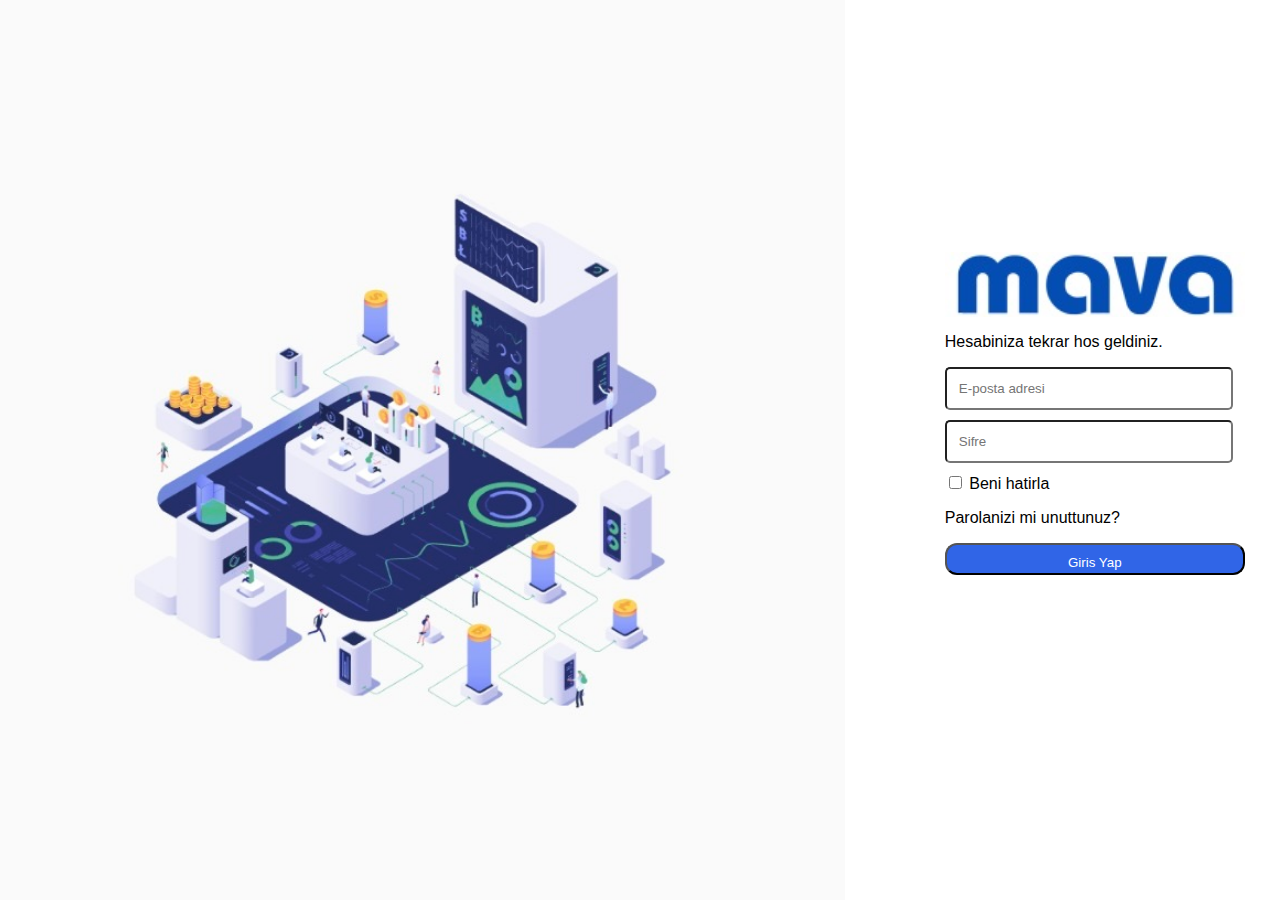
==== index.html @ 61442a3b "initial commit" ====
<!DOCTYPE html>
<html>
<head>   
    <title>mava</title>
    <style>
        body {
            background-color: #ffffff;
            margin: 0;
            padding: 0;
            font-family: Arial, sans-serif;
            display: flex; 
            min-height: 100vh; 
        }
        #forgetPass:hover {
            color:#8b8b8d;

        }
        button {
            background-color: #3065e7;
            border-radius: 12px;
            height:32px;
            padding: 10px;
            color: white;

        }
        input[type="text"] {
            border-radius: 5px;
            padding: 12px;
            width: 260px;
        }
        form {
            width: 300px; 
            margin-top: 232px;
            margin-bottom: 232px;
            margin-left: 80px;
            display: flex;
            flex-direction: column;
        }

        form input[type="text"],
        form input[type="button"] {
            margin-bottom: 10px;
        }
    </style>    
</head> 
<body>
    <img src="img/mava.jpeg" alt="mavaFoto" style="width: 66%; height: 100vh; object-fit: cover;">
    <div style="display: flex; justify-content: space-between; max-width: 1200px; margin: 0 auto; padding: 20px; flex: 1;">
        <form>
            <img src="img/logo.jpeg" alt="mavaText">
            <p>Hesabiniza tekrar hos geldiniz.</p>
            <input type="text" name="E-posta adresi" placeholder="E-posta adresi">
            <input type="text" name="Şifre" placeholder="Sifre">
            <label>     
                 <input type="checkbox" 
                 name="Beni hatirla" placeholder="Beni Hatırla"> Beni hatirla
            </label>
            <p id="forgetPass">Parolanizi mi unuttunuz?</p>
            <button type="button">Giris Yap</button>
        </form>
    </div>
</body>
</html>
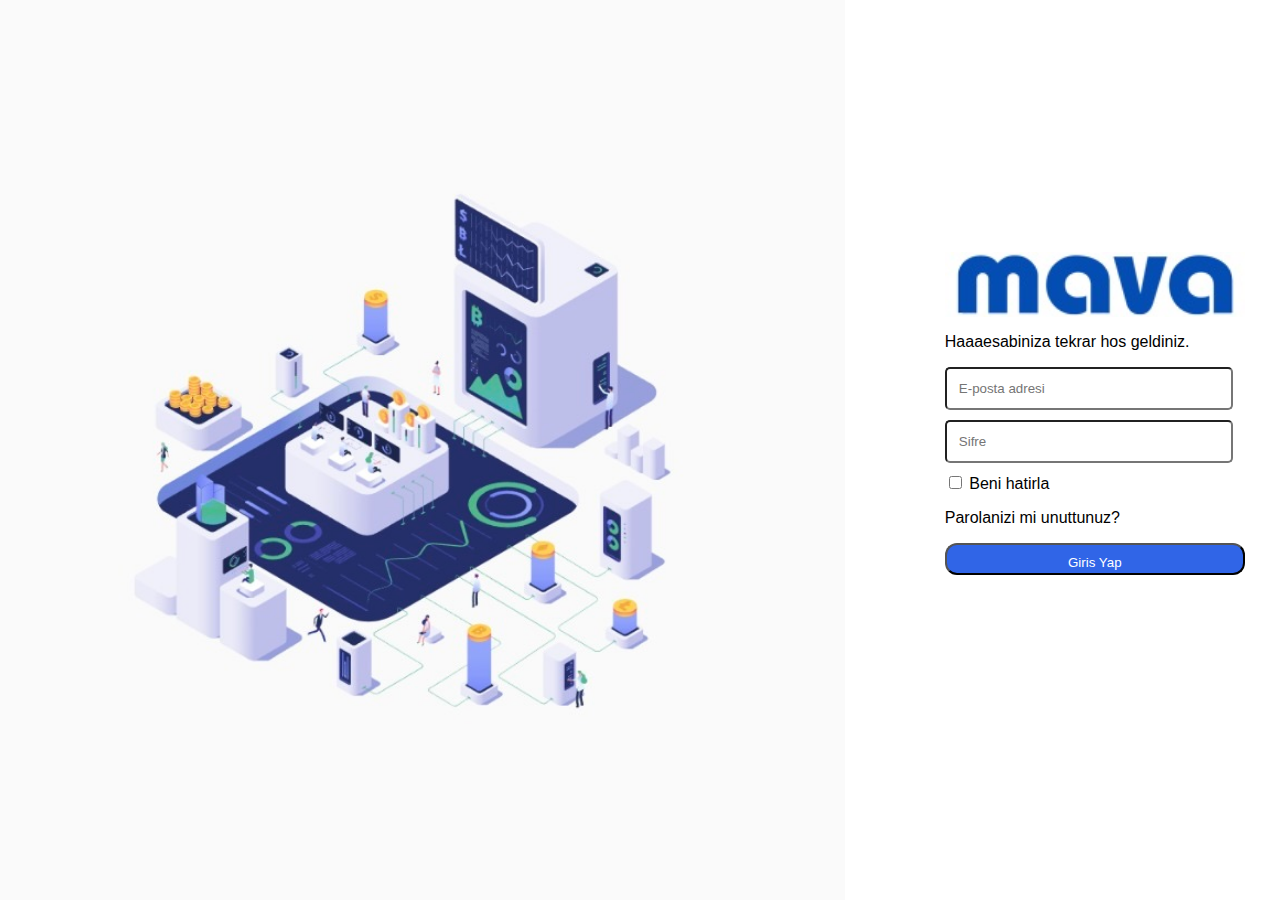
==== commit 54e01152: "test commit" ====
--- a/index.html
+++ b/index.html
@@ -48,7 +48,7 @@
     <div style="display: flex; justify-content: space-between; max-width: 1200px; margin: 0 auto; padding: 20px; flex: 1;">
         <form>
             <img src="img/logo.jpeg" alt="mavaText">
-            <p>Hesabiniza tekrar hos geldiniz.</p>
+            <p>Haaaesabiniza tekrar hos geldiniz.</p>
             <input type="text" name="E-posta adresi" placeholder="E-posta adresi">
             <input type="text" name="Şifre" placeholder="Sifre">
             <label>     
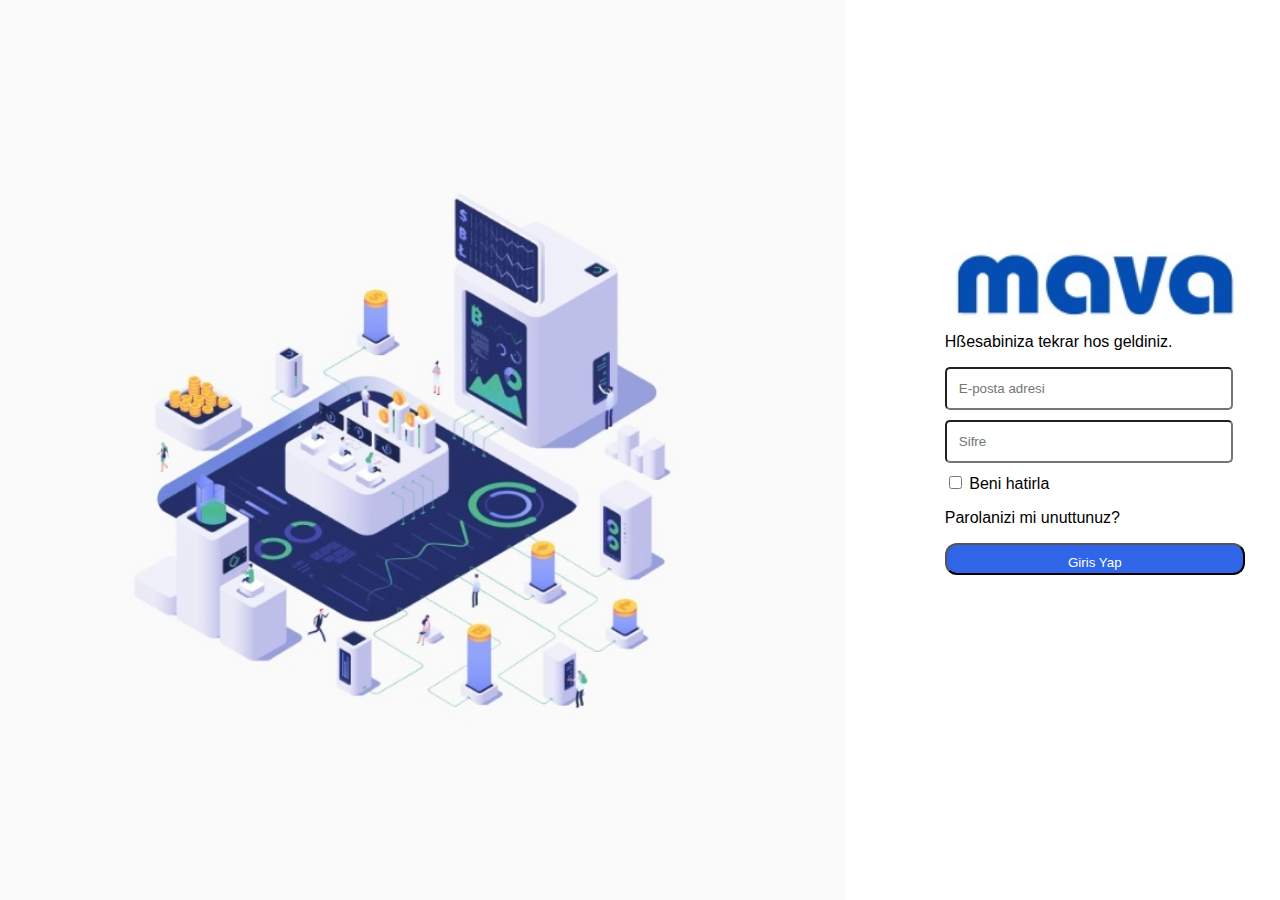
==== commit b1f740f1: "formatted" ====
--- a/index.html
+++ b/index.html
@@ -1,63 +1,78 @@
 <!DOCTYPE html>
 <html>
-<head>   
+  <head>
     <title>mava</title>
     <style>
-        body {
-            background-color: #ffffff;
-            margin: 0;
-            padding: 0;
-            font-family: Arial, sans-serif;
-            display: flex; 
-            min-height: 100vh; 
-        }
-        #forgetPass:hover {
-            color:#8b8b8d;
+      body {
+        background-color: #ffffff;
+        margin: 0;
+        padding: 0;
+        font-family: Arial, sans-serif;
+        display: flex;
+        min-height: 100vh;
+      }
+      #forgetPass:hover {
+        color: #8b8b8d;
+      }
+      button {
+        background-color: #3065e7;
+        border-radius: 12px;
+        height: 32px;
+        padding: 10px;
+        color: white;
+      }
+      input[type="text"] {
+        border-radius: 5px;
+        padding: 12px;
+        width: 260px;
+      }
+      form {
+        width: 300px;
+        margin-top: 232px;
+        margin-bottom: 232px;
+        margin-left: 80px;
+        display: flex;
+        flex-direction: column;
+      }
 
-        }
-        button {
-            background-color: #3065e7;
-            border-radius: 12px;
-            height:32px;
-            padding: 10px;
-            color: white;
-
-        }
-        input[type="text"] {
-            border-radius: 5px;
-            padding: 12px;
-            width: 260px;
-        }
-        form {
-            width: 300px; 
-            margin-top: 232px;
-            margin-bottom: 232px;
-            margin-left: 80px;
-            display: flex;
-            flex-direction: column;
-        }
-
-        form input[type="text"],
-        form input[type="button"] {
-            margin-bottom: 10px;
-        }
-    </style>    
-</head> 
-<body>
-    <img src="img/mava.jpeg" alt="mavaFoto" style="width: 66%; height: 100vh; object-fit: cover;">
-    <div style="display: flex; justify-content: space-between; max-width: 1200px; margin: 0 auto; padding: 20px; flex: 1;">
-        <form>
-            <img src="img/logo.jpeg" alt="mavaText">
-            <p>Haaaesabiniza tekrar hos geldiniz.</p>
-            <input type="text" name="E-posta adresi" placeholder="E-posta adresi">
-            <input type="text" name="Şifre" placeholder="Sifre">
-            <label>     
-                 <input type="checkbox" 
-                 name="Beni hatirla" placeholder="Beni Hatırla"> Beni hatirla
-            </label>
-            <p id="forgetPass">Parolanizi mi unuttunuz?</p>
-            <button type="button">Giris Yap</button>
-        </form>
+      form input[type="text"],
+      form input[type="button"] {
+        margin-bottom: 10px;
+      }
+    </style>
+  </head>
+  <body>
+    <img
+      src="img/mava.jpeg"
+      alt="mavaFoto"
+      style="width: 66%; height: 100vh; object-fit: cover"
+    />
+    <div
+      style="
+        display: flex;
+        justify-content: space-between;
+        max-width: 1200px;
+        margin: 0 auto;
+        padding: 20px;
+        flex: 1;
+      "
+    >
+      <form>
+        <img src="img/logo.jpeg" alt="mavaText" />
+        <p>Hßesabiniza tekrar hos geldiniz.</p>
+        <input type="text" name="E-posta adresi" placeholder="E-posta adresi" />
+        <input type="text" name="Şifre" placeholder="Sifre" />
+        <label>
+          <input
+            type="checkbox"
+            name="Beni hatirla"
+            placeholder="Beni Hatırla"
+          />
+          Beni hatirla
+        </label>
+        <p id="forgetPass">Parolanizi mi unuttunuz?</p>
+        <button type="button">Giris Yap</button>
+      </form>
     </div>
-</body>
+  </body>
 </html>
